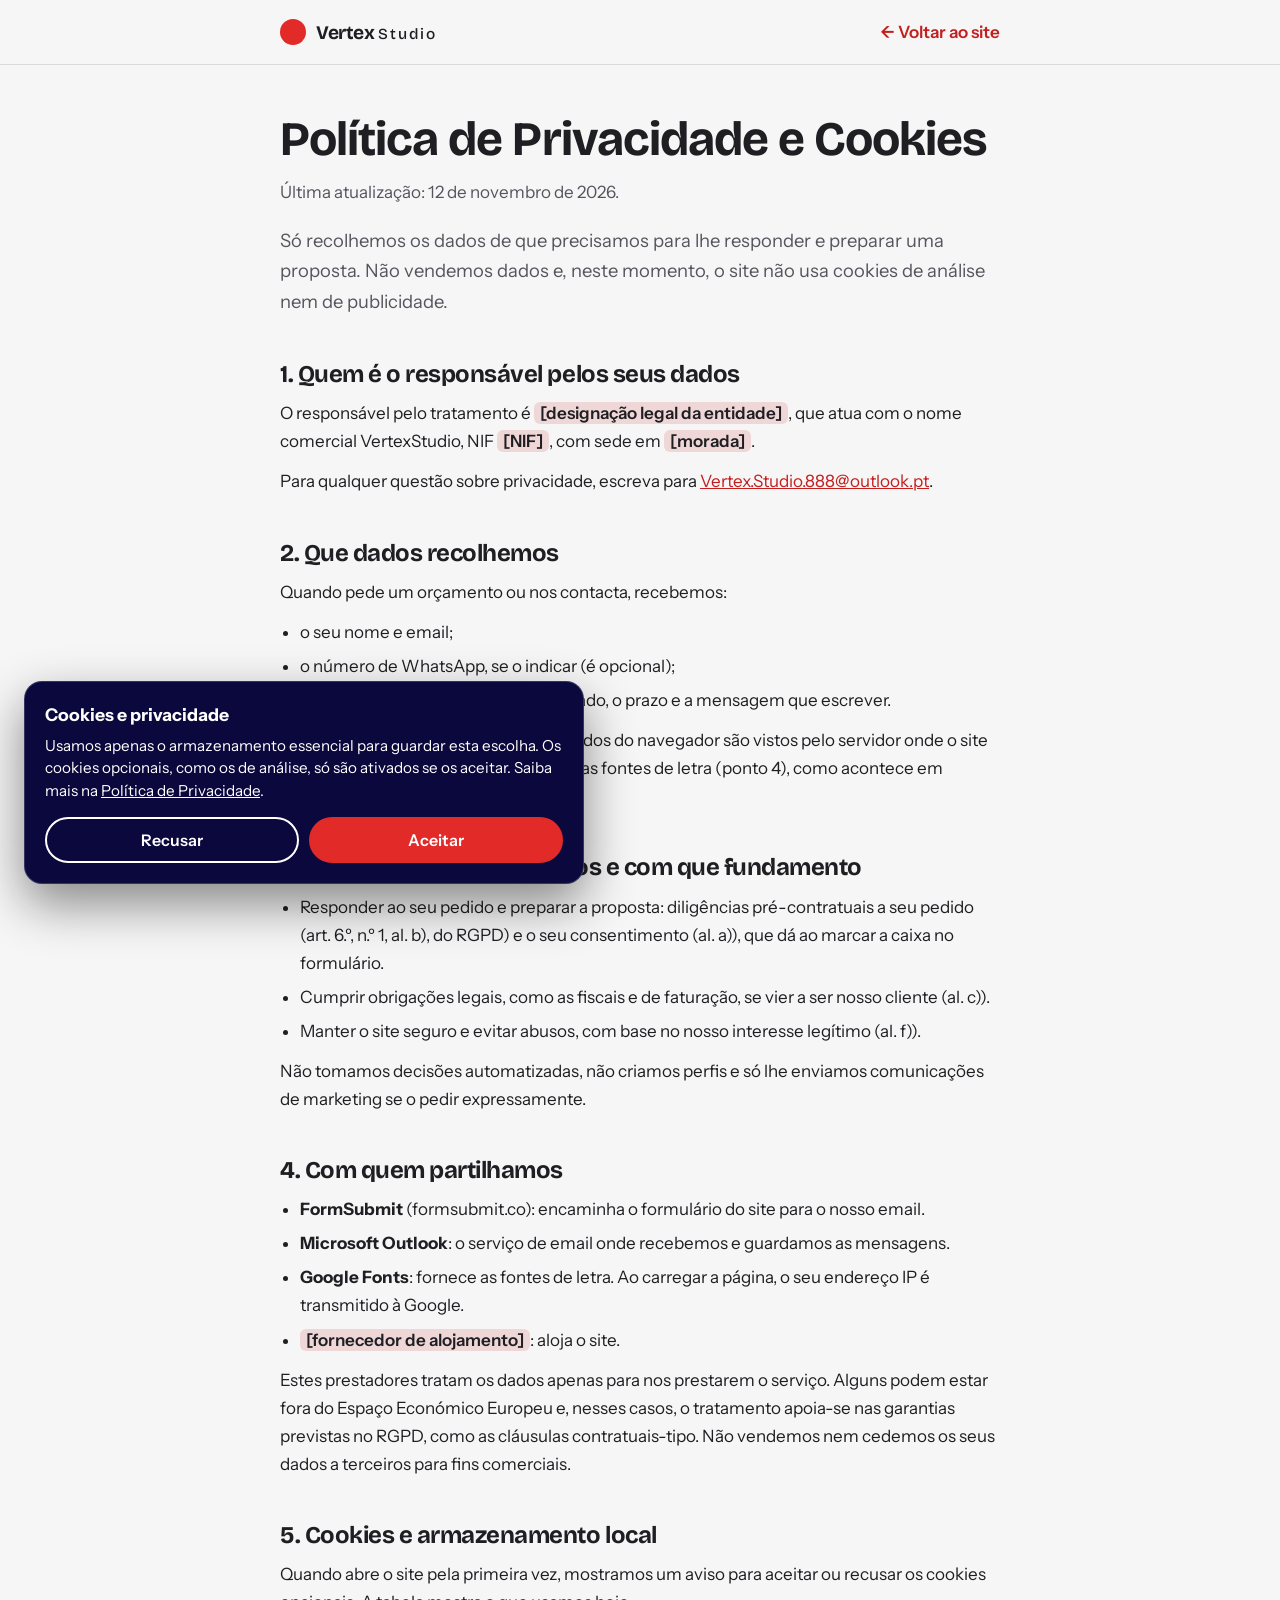
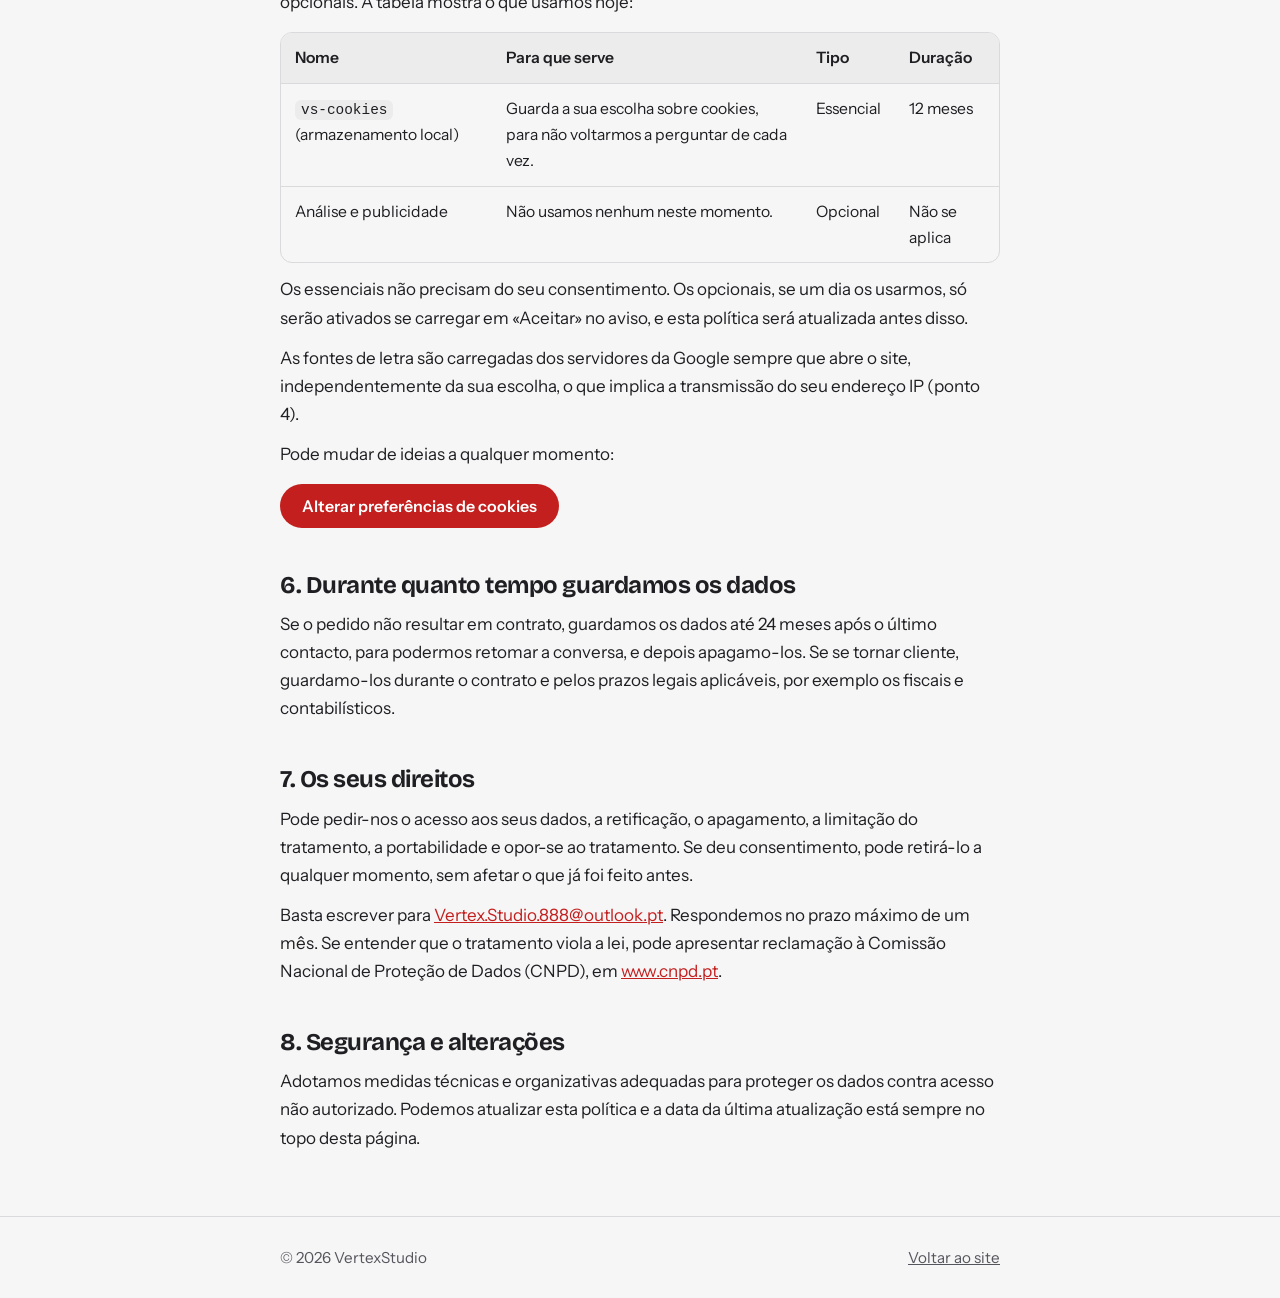
==== privacidade.html @ 5956e4d7 "Adicionar politica de privacidade" ====
<!DOCTYPE html>
<html lang="pt-PT">
<head>
<meta charset="utf-8">
<meta name="viewport" content="width=device-width, initial-scale=1, viewport-fit=cover">
<title>Política de Privacidade e Cookies · VertexStudio</title>
<meta name="description" content="Como a VertexStudio trata os seus dados pessoais e que cookies usa.">
<link rel="preconnect" href="https://fonts.googleapis.com">
<link rel="preconnect" href="https://fonts.gstatic.com" crossorigin>
<link href="https://fonts.googleapis.com/css2?family=Bricolage+Grotesque:opsz,wght@12..96,500;12..96,700&family=Instrument+Sans:wght@400;500;600&display=swap" rel="stylesheet">
<style>
:root{
  --bg:#F7F6F6;--surface:#EDECEC;--ink:#1F1F23;--muted:#55555D;--line:#DAD9DB;--accent:#C21F1E;--on-accent:#fff;
  --display:"Bricolage Grotesque","Trebuchet MS",system-ui,sans-serif;
  --body:"Instrument Sans",system-ui,-apple-system,"Segoe UI",sans-serif;
  color-scheme:light;
}
@media (prefers-color-scheme:dark){
  :root{--bg:#151517;--surface:#202024;--ink:#F3F2F2;--muted:#A9A9B1;--line:#35353B;--accent:#FF5753;--on-accent:#151517;color-scheme:dark}
}
*,*::before,*::after{box-sizing:border-box}
html{scroll-behavior:smooth}
body{margin:0;background:var(--bg);color:var(--ink);font:400 1.0625rem/1.65 var(--body);-webkit-font-smoothing:antialiased;padding-bottom:env(safe-area-inset-bottom,0px)}
a{color:var(--accent)}
:focus-visible{outline:3px solid var(--accent);outline-offset:3px;border-radius:4px}
.wrap{max-width:760px;margin:0 auto;padding:0 20px}
header{border-bottom:1px solid var(--line);padding-top:env(safe-area-inset-top,0px)}
header .wrap{display:flex;align-items:center;justify-content:space-between;gap:16px;padding-top:18px;padding-bottom:18px}
.logo{display:flex;align-items:center;gap:10px;font:700 1.2rem var(--display);letter-spacing:-.02em;color:var(--ink);text-decoration:none}
.logo i{width:26px;height:26px;border-radius:50%;background:#E22A28;display:block}
.logo b{font-weight:500;letter-spacing:.12em;font-size:.8em}
.back{font-weight:600;text-decoration:none;white-space:nowrap}
.back:hover{text-decoration:underline}
h1,h2{font-family:var(--display);line-height:1.1;letter-spacing:-.02em;margin:0}
h1{font-size:clamp(2rem,6vw,3rem);margin-top:48px}
h2{font-size:1.5rem;margin-top:44px}
.meta{color:var(--muted);margin:12px 0 0}
.lead{font-size:1.15rem;color:var(--muted);margin:20px 0 0}
p{margin:12px 0 0}
ul{margin:12px 0 0;padding-left:1.2em}
li{margin:6px 0}
.pend{background:color-mix(in srgb,var(--accent) 14%,transparent);padding:1px 6px;border-radius:6px;font-weight:600}
.tw{overflow-x:auto;margin-top:16px;border:1px solid var(--line);border-radius:12px}
table{border-collapse:collapse;width:100%;min-width:520px;font-size:.98rem}
th,td{text-align:left;padding:12px 14px;border-bottom:1px solid var(--line);vertical-align:top}
th{background:var(--surface);font-weight:600}
tr:last-child td{border-bottom:0}
code{font:500 .92em ui-monospace,Consolas,monospace;background:var(--surface);padding:2px 6px;border-radius:6px}
.btn{display:inline-block;margin-top:16px;background:var(--accent);color:var(--on-accent);font:600 1rem var(--body);padding:12px 22px;border-radius:999px;border:0;cursor:pointer}
.btn:hover{filter:brightness(1.08)}
footer{border-top:1px solid var(--line);margin-top:64px;padding:28px 0;color:var(--muted);font-size:.95rem}
footer .wrap{display:flex;justify-content:space-between;flex-wrap:wrap;gap:10px}
footer a{color:inherit}
@media (prefers-reduced-motion:reduce){html{scroll-behavior:auto}}
</style>
</head>
<body>
<header>
  <div class="wrap">
    <a class="logo" href="index.html" aria-label="Vertex Studio, página inicial"><i aria-hidden="true"></i><span>Vertex <b>Studio</b></span></a>
    <a class="back" href="index.html">← Voltar ao site</a>
  </div>
</header>

<main class="wrap">
  <h1>Política de Privacidade e Cookies</h1>
  <p class="meta">Última atualização: 12 de novembro de 2026.</p>
  <p class="lead">Só recolhemos os dados de que precisamos para lhe responder e preparar uma proposta. Não vendemos dados e, neste momento, o site não usa cookies de análise nem de publicidade.</p>

  <h2>1. Quem é o responsável pelos seus dados</h2>
  <p>O responsável pelo tratamento é <span class="pend">[designação legal da entidade]</span>, que atua com o nome comercial VertexStudio, NIF <span class="pend">[NIF]</span>, com sede em <span class="pend">[morada]</span>.</p>
  <p>Para qualquer questão sobre privacidade, escreva para <a href="mailto:Vertex.Studio.888@outlook.pt">Vertex.Studio.888@outlook.pt</a>.</p>

  <h2>2. Que dados recolhemos</h2>
  <p>Quando pede um orçamento ou nos contacta, recebemos:</p>
  <ul>
    <li>o seu nome e email;</li>
    <li>o número de WhatsApp, se o indicar (é opcional);</li>
    <li>o tipo de projeto, o orçamento estimado, o prazo e a mensagem que escrever.</li>
  </ul>
  <p>Ao abrir o site, o seu endereço IP e os dados do navegador são vistos pelo servidor onde o site está alojado e pelo serviço que fornece as fontes de letra (ponto 4), como acontece em qualquer página web.</p>

  <h2>3. Para que usamos os dados e com que fundamento</h2>
  <ul>
    <li>Responder ao seu pedido e preparar a proposta: diligências pré-contratuais a seu pedido (art. 6.º, n.º 1, al. b), do RGPD) e o seu consentimento (al. a)), que dá ao marcar a caixa no formulário.</li>
    <li>Cumprir obrigações legais, como as fiscais e de faturação, se vier a ser nosso cliente (al. c)).</li>
    <li>Manter o site seguro e evitar abusos, com base no nosso interesse legítimo (al. f)).</li>
  </ul>
  <p>Não tomamos decisões automatizadas, não criamos perfis e só lhe enviamos comunicações de marketing se o pedir expressamente.</p>

  <h2>4. Com quem partilhamos</h2>
  <ul>
    <li><strong>FormSubmit</strong> (formsubmit.co): encaminha o formulário do site para o nosso email.</li>
    <li><strong>Microsoft Outlook</strong>: o serviço de email onde recebemos e guardamos as mensagens.</li>
    <li><strong>Google Fonts</strong>: fornece as fontes de letra. Ao carregar a página, o seu endereço IP é transmitido à Google.</li>
    <li><span class="pend">[fornecedor de alojamento]</span>: aloja o site.</li>
  </ul>
  <p>Estes prestadores tratam os dados apenas para nos prestarem o serviço. Alguns podem estar fora do Espaço Económico Europeu e, nesses casos, o tratamento apoia-se nas garantias previstas no RGPD, como as cláusulas contratuais-tipo. Não vendemos nem cedemos os seus dados a terceiros para fins comerciais.</p>

  <h2>5. Cookies e armazenamento local</h2>
  <p>Quando abre o site pela primeira vez, mostramos um aviso para aceitar ou recusar os cookies opcionais. A tabela mostra o que usamos hoje:</p>
  <div class="tw">
    <table>
      <thead><tr><th>Nome</th><th>Para que serve</th><th>Tipo</th><th>Duração</th></tr></thead>
      <tbody>
        <tr><td><code>vs-cookies</code> (armazenamento local)</td><td>Guarda a sua escolha sobre cookies, para não voltarmos a perguntar de cada vez.</td><td>Essencial</td><td>12 meses</td></tr>
        <tr><td>Análise e publicidade</td><td>Não usamos nenhum neste momento.</td><td>Opcional</td><td>Não se aplica</td></tr>
      </tbody>
    </table>
  </div>
  <p>Os essenciais não precisam do seu consentimento. Os opcionais, se um dia os usarmos, só serão ativados se carregar em «Aceitar» no aviso, e esta política será atualizada antes disso.</p>
  <p>As fontes de letra são carregadas dos servidores da Google sempre que abre o site, independentemente da sua escolha, o que implica a transmissão do seu endereço IP (ponto 4).</p>
  <p>Pode mudar de ideias a qualquer momento:</p>
  <button class="btn" type="button" id="ck-open">Alterar preferências de cookies</button>

  <h2>6. Durante quanto tempo guardamos os dados</h2>
  <p>Se o pedido não resultar em contrato, guardamos os dados até 24 meses após o último contacto, para podermos retomar a conversa, e depois apagamo-los. Se se tornar cliente, guardamo-los durante o contrato e pelos prazos legais aplicáveis, por exemplo os fiscais e contabilísticos.</p>

  <h2>7. Os seus direitos</h2>
  <p>Pode pedir-nos o acesso aos seus dados, a retificação, o apagamento, a limitação do tratamento, a portabilidade e opor-se ao tratamento. Se deu consentimento, pode retirá-lo a qualquer momento, sem afetar o que já foi feito antes.</p>
  <p>Basta escrever para <a href="mailto:Vertex.Studio.888@outlook.pt">Vertex.Studio.888@outlook.pt</a>. Respondemos no prazo máximo de um mês. Se entender que o tratamento viola a lei, pode apresentar reclamação à Comissão Nacional de Proteção de Dados (CNPD), em <a href="https://www.cnpd.pt" rel="noopener">www.cnpd.pt</a>.</p>

  <h2>8. Segurança e alterações</h2>
  <p>Adotamos medidas técnicas e organizativas adequadas para proteger os dados contra acesso não autorizado. Podemos atualizar esta política e a data da última atualização está sempre no topo desta página.</p>
</main>

<footer>
  <div class="wrap"><span>© 2026 VertexStudio</span><a href="index.html">Voltar ao site</a></div>
</footer>
<script src="cookies.js"></script>
</body>
</html>
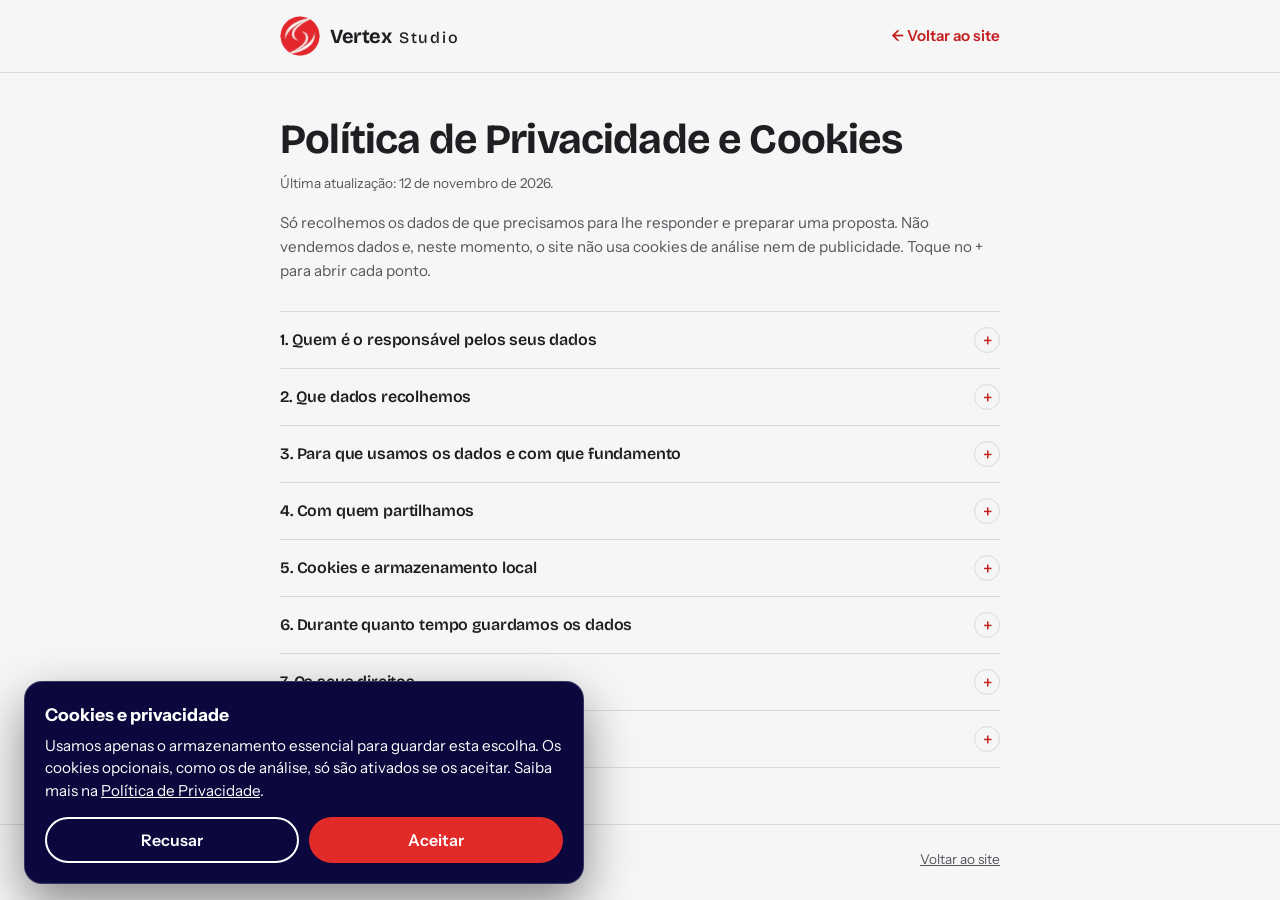
==== commit b9475ad3: "Novo estilo" ====
--- a/privacidade.html
+++ b/privacidade.html
@@ -15,40 +15,44 @@
   --body:"Instrument Sans",system-ui,-apple-system,"Segoe UI",sans-serif;
   color-scheme:light;
 }
-@media (prefers-color-scheme:dark){
-  :root{--bg:#151517;--surface:#202024;--ink:#F3F2F2;--muted:#A9A9B1;--line:#35353B;--accent:#FF5753;--on-accent:#151517;color-scheme:dark}
-}
 *,*::before,*::after{box-sizing:border-box}
 html{scroll-behavior:smooth}
-body{margin:0;background:var(--bg);color:var(--ink);font:400 1.0625rem/1.65 var(--body);-webkit-font-smoothing:antialiased;padding-bottom:env(safe-area-inset-bottom,0px)}
+body{margin:0;background:var(--bg);color:var(--ink);font:400 1rem/1.6 var(--body);-webkit-font-smoothing:antialiased;padding-bottom:env(safe-area-inset-bottom,0px)}
 a{color:var(--accent)}
 :focus-visible{outline:3px solid var(--accent);outline-offset:3px;border-radius:4px}
 .wrap{max-width:760px;margin:0 auto;padding:0 20px}
 header{border-bottom:1px solid var(--line);padding-top:env(safe-area-inset-top,0px)}
-header .wrap{display:flex;align-items:center;justify-content:space-between;gap:16px;padding-top:18px;padding-bottom:18px}
-.logo{display:flex;align-items:center;gap:10px;font:700 1.2rem var(--display);letter-spacing:-.02em;color:var(--ink);text-decoration:none}
-.logo i{width:26px;height:26px;border-radius:50%;background:#E22A28;display:block}
-.logo b{font-weight:500;letter-spacing:.12em;font-size:.8em}
-.back{font-weight:600;text-decoration:none;white-space:nowrap}
+header .wrap{display:flex;align-items:center;justify-content:space-between;gap:16px;padding-top:16px;padding-bottom:16px}
+.logo{display:flex;align-items:center;gap:10px;font:700 1.25rem var(--display);letter-spacing:-.02em;color:var(--ink);text-decoration:none;white-space:nowrap}
+.logo img{width:40px;height:40px;border-radius:50%;display:block}
+.logo b{font-weight:500;letter-spacing:.12em;font-size:.8em;margin-left:.15em}
+.back{font-weight:600;font-size:.95rem;text-decoration:none;white-space:nowrap}
 .back:hover{text-decoration:underline}
-h1,h2{font-family:var(--display);line-height:1.1;letter-spacing:-.02em;margin:0}
-h1{font-size:clamp(2rem,6vw,3rem);margin-top:48px}
-h2{font-size:1.5rem;margin-top:44px}
-.meta{color:var(--muted);margin:12px 0 0}
-.lead{font-size:1.15rem;color:var(--muted);margin:20px 0 0}
-p{margin:12px 0 0}
-ul{margin:12px 0 0;padding-left:1.2em}
-li{margin:6px 0}
-.pend{background:color-mix(in srgb,var(--accent) 14%,transparent);padding:1px 6px;border-radius:6px;font-weight:600}
-.tw{overflow-x:auto;margin-top:16px;border:1px solid var(--line);border-radius:12px}
-table{border-collapse:collapse;width:100%;min-width:520px;font-size:.98rem}
-th,td{text-align:left;padding:12px 14px;border-bottom:1px solid var(--line);vertical-align:top}
-th{background:var(--surface);font-weight:600}
+h1{font-family:var(--display);line-height:1.1;letter-spacing:-.02em;margin:44px 0 0;font-size:clamp(1.8rem,5.5vw,2.6rem)}
+.meta{color:var(--muted);font-size:.85rem;margin:10px 0 0}
+.lead{font-size:.95rem;color:var(--muted);margin:16px 0 0}
+.topics{margin-top:28px;border-top:1px solid var(--line)}
+.topic{border-bottom:1px solid var(--line)}
+.topic summary{display:flex;justify-content:space-between;align-items:center;gap:16px;padding:15px 0;cursor:pointer;list-style:none}
+.topic summary::-webkit-details-marker{display:none}
+.topic summary h2{margin:0;font:600 1rem/1.3 var(--display);letter-spacing:-.01em}
+.topic summary::after{content:"+";flex:none;width:26px;height:26px;display:grid;place-items:center;border-radius:50%;border:1.5px solid var(--line);color:var(--accent);font:500 1.1rem/1 var(--body)}
+.topic[open] summary::after{content:"−";background:var(--accent);border-color:var(--accent);color:var(--on-accent)}
+.tbody{padding:0 0 18px;font-size:.85rem;line-height:1.6;color:var(--muted)}
+.tbody p{margin:8px 0 0}
+.tbody ul{margin:8px 0 0;padding-left:1.15em}
+.tbody li{margin:4px 0}
+.tbody strong{color:var(--ink)}
+.pend{background:color-mix(in srgb,var(--accent) 14%,transparent);padding:1px 6px;border-radius:6px;font-weight:600;color:var(--ink)}
+.tw{overflow-x:auto;margin-top:12px;border:1px solid var(--line);border-radius:10px}
+table{border-collapse:collapse;width:100%;min-width:480px;font-size:.82rem}
+th,td{text-align:left;padding:10px 12px;border-bottom:1px solid var(--line);vertical-align:top}
+th{background:var(--surface);color:var(--ink);font-weight:600}
 tr:last-child td{border-bottom:0}
 code{font:500 .92em ui-monospace,Consolas,monospace;background:var(--surface);padding:2px 6px;border-radius:6px}
-.btn{display:inline-block;margin-top:16px;background:var(--accent);color:var(--on-accent);font:600 1rem var(--body);padding:12px 22px;border-radius:999px;border:0;cursor:pointer}
+.btn{display:inline-block;margin-top:12px;background:var(--accent);color:var(--on-accent);font:600 .88rem var(--body);padding:10px 18px;border-radius:999px;border:0;cursor:pointer}
 .btn:hover{filter:brightness(1.08)}
-footer{border-top:1px solid var(--line);margin-top:64px;padding:28px 0;color:var(--muted);font-size:.95rem}
+footer{border-top:1px solid var(--line);margin-top:56px;padding:24px 0;color:var(--muted);font-size:.85rem}
 footer .wrap{display:flex;justify-content:space-between;flex-wrap:wrap;gap:10px}
 footer a{color:inherit}
 @media (prefers-reduced-motion:reduce){html{scroll-behavior:auto}}
@@ -57,7 +61,7 @@
 <body>
 <header>
   <div class="wrap">
-    <a class="logo" href="index.html" aria-label="Vertex Studio, página inicial"><i aria-hidden="true"></i><span>Vertex <b>Studio</b></span></a>
+    <a class="logo" href="index.html" aria-label="Vertex Studio, página inicial"><img src="[data-uri]" alt="" width="40" height="40"><span>Vertex <b>Studio</b></span></a>
     <a class="back" href="index.html">← Voltar ao site</a>
   </div>
 </header>
@@ -65,63 +69,104 @@
 <main class="wrap">
   <h1>Política de Privacidade e Cookies</h1>
   <p class="meta">Última atualização: 12 de novembro de 2026.</p>
-  <p class="lead">Só recolhemos os dados de que precisamos para lhe responder e preparar uma proposta. Não vendemos dados e, neste momento, o site não usa cookies de análise nem de publicidade.</p>
+  <p class="lead">Só recolhemos os dados de que precisamos para lhe responder e preparar uma proposta. Não vendemos dados e, neste momento, o site não usa cookies de análise nem de publicidade. Toque no + para abrir cada ponto.</p>
 
-  <h2>1. Quem é o responsável pelos seus dados</h2>
-  <p>O responsável pelo tratamento é <span class="pend">[designação legal da entidade]</span>, que atua com o nome comercial VertexStudio, NIF <span class="pend">[NIF]</span>, com sede em <span class="pend">[morada]</span>.</p>
-  <p>Para qualquer questão sobre privacidade, escreva para <a href="mailto:Vertex.Studio.888@outlook.pt">Vertex.Studio.888@outlook.pt</a>.</p>
+  <div class="topics">
 
-  <h2>2. Que dados recolhemos</h2>
-  <p>Quando pede um orçamento ou nos contacta, recebemos:</p>
-  <ul>
-    <li>o seu nome e email;</li>
-    <li>o número de WhatsApp, se o indicar (é opcional);</li>
-    <li>o tipo de projeto, o orçamento estimado, o prazo e a mensagem que escrever.</li>
-  </ul>
-  <p>Ao abrir o site, o seu endereço IP e os dados do navegador são vistos pelo servidor onde o site está alojado e pelo serviço que fornece as fontes de letra (ponto 4), como acontece em qualquer página web.</p>
+    <details class="topic">
+      <summary><h2>1. Quem é o responsável pelos seus dados</h2></summary>
+      <div class="tbody">
+        <p>Para efeitos da legislação de proteção de dados aplicável, nomeadamente o Regulamento Geral sobre a Proteção de Dados (RGPD), o responsável pelo tratamento é, a título individual, quem presta os serviços com o nome comercial VertexStudio:</p>
+        <ul>
+          <li><strong>Nome:</strong> Guilherme Alexandre dos Santos Simões</li>
+          <li><strong>Localização:</strong> Barreiro, Portugal</li>
+          <li><strong>Email de contacto:</strong> <a href="mailto:vertex.studio.888@outlook.pt">vertex.studio.888@outlook.pt</a></li>
+        </ul>
+        <p>Para qualquer questão sobre privacidade, use o email acima.</p>
+      </div>
+    </details>
 
-  <h2>3. Para que usamos os dados e com que fundamento</h2>
-  <ul>
-    <li>Responder ao seu pedido e preparar a proposta: diligências pré-contratuais a seu pedido (art. 6.º, n.º 1, al. b), do RGPD) e o seu consentimento (al. a)), que dá ao marcar a caixa no formulário.</li>
-    <li>Cumprir obrigações legais, como as fiscais e de faturação, se vier a ser nosso cliente (al. c)).</li>
-    <li>Manter o site seguro e evitar abusos, com base no nosso interesse legítimo (al. f)).</li>
-  </ul>
-  <p>Não tomamos decisões automatizadas, não criamos perfis e só lhe enviamos comunicações de marketing se o pedir expressamente.</p>
+    <details class="topic">
+      <summary><h2>2. Que dados recolhemos</h2></summary>
+      <div class="tbody">
+        <p>Quando pede um orçamento ou nos contacta, recebemos:</p>
+        <ul>
+          <li>o seu nome e email;</li>
+          <li>o número de WhatsApp, se o indicar (é opcional);</li>
+          <li>o tipo de projeto, o orçamento estimado, o prazo e a mensagem que escrever.</li>
+        </ul>
+        <p>Ao abrir o site, o seu endereço IP e os dados do navegador são vistos pelo servidor onde o site está alojado e pelo serviço que fornece as fontes de letra (ponto 4), como acontece em qualquer página web.</p>
+      </div>
+    </details>
 
-  <h2>4. Com quem partilhamos</h2>
-  <ul>
-    <li><strong>FormSubmit</strong> (formsubmit.co): encaminha o formulário do site para o nosso email.</li>
-    <li><strong>Microsoft Outlook</strong>: o serviço de email onde recebemos e guardamos as mensagens.</li>
-    <li><strong>Google Fonts</strong>: fornece as fontes de letra. Ao carregar a página, o seu endereço IP é transmitido à Google.</li>
-    <li><span class="pend">[fornecedor de alojamento]</span>: aloja o site.</li>
-  </ul>
-  <p>Estes prestadores tratam os dados apenas para nos prestarem o serviço. Alguns podem estar fora do Espaço Económico Europeu e, nesses casos, o tratamento apoia-se nas garantias previstas no RGPD, como as cláusulas contratuais-tipo. Não vendemos nem cedemos os seus dados a terceiros para fins comerciais.</p>
+    <details class="topic">
+      <summary><h2>3. Para que usamos os dados e com que fundamento</h2></summary>
+      <div class="tbody">
+        <ul>
+          <li>Responder ao seu pedido e preparar a proposta: diligências pré-contratuais a seu pedido (art. 6.º, n.º 1, al. b), do RGPD) e o seu consentimento (al. a)), que dá ao marcar a caixa no formulário.</li>
+          <li>Cumprir obrigações legais, como as fiscais e de faturação, se vier a ser nosso cliente (al. c)).</li>
+          <li>Manter o site seguro e evitar abusos, com base no nosso interesse legítimo (al. f)).</li>
+        </ul>
+        <p>Não tomamos decisões automatizadas, não criamos perfis e só lhe enviamos comunicações de marketing se o pedir expressamente.</p>
+      </div>
+    </details>
 
-  <h2>5. Cookies e armazenamento local</h2>
-  <p>Quando abre o site pela primeira vez, mostramos um aviso para aceitar ou recusar os cookies opcionais. A tabela mostra o que usamos hoje:</p>
-  <div class="tw">
-    <table>
-      <thead><tr><th>Nome</th><th>Para que serve</th><th>Tipo</th><th>Duração</th></tr></thead>
-      <tbody>
-        <tr><td><code>vs-cookies</code> (armazenamento local)</td><td>Guarda a sua escolha sobre cookies, para não voltarmos a perguntar de cada vez.</td><td>Essencial</td><td>12 meses</td></tr>
-        <tr><td>Análise e publicidade</td><td>Não usamos nenhum neste momento.</td><td>Opcional</td><td>Não se aplica</td></tr>
-      </tbody>
-    </table>
+    <details class="topic">
+      <summary><h2>4. Com quem partilhamos</h2></summary>
+      <div class="tbody">
+        <ul>
+          <li><strong>FormSubmit</strong> (formsubmit.co): encaminha o formulário do site para o nosso email.</li>
+          <li><strong>Microsoft Outlook</strong>: o serviço de email onde recebemos e guardamos as mensagens.</li>
+          <li><strong>Google Fonts</strong>: fornece as fontes de letra. Ao carregar a página, o seu endereço IP é transmitido à Google.</li>
+          <li><span class="pend">[fornecedor de alojamento]</span>: aloja o site.</li>
+        </ul>
+        <p>Estes prestadores tratam os dados apenas para nos prestarem o serviço. Alguns podem estar fora do Espaço Económico Europeu e, nesses casos, o tratamento apoia-se nas garantias previstas no RGPD, como as cláusulas contratuais-tipo. Não vendemos nem cedemos os seus dados a terceiros para fins comerciais.</p>
+      </div>
+    </details>
+
+    <details class="topic" id="cookies">
+      <summary><h2>5. Cookies e armazenamento local</h2></summary>
+      <div class="tbody">
+        <p>Quando abre o site pela primeira vez, mostramos um aviso para aceitar ou recusar os cookies opcionais. A tabela mostra o que usamos hoje:</p>
+        <div class="tw">
+          <table>
+            <thead><tr><th>Nome</th><th>Para que serve</th><th>Tipo</th><th>Duração</th></tr></thead>
+            <tbody>
+              <tr><td><code>vs-cookies</code> (armazenamento local)</td><td>Guarda a sua escolha sobre cookies, para não voltarmos a perguntar de cada vez.</td><td>Essencial</td><td>12 meses</td></tr>
+              <tr><td>Análise e publicidade</td><td>Não usamos nenhum neste momento.</td><td>Opcional</td><td>Não se aplica</td></tr>
+            </tbody>
+          </table>
+        </div>
+        <p>Os essenciais não precisam do seu consentimento. Os opcionais, se um dia os usarmos, só serão ativados se carregar em «Aceitar» no aviso, e esta política será atualizada antes disso.</p>
+        <p>As fontes de letra são carregadas dos servidores da Google sempre que abre o site, independentemente da sua escolha, o que implica a transmissão do seu endereço IP (ponto 4).</p>
+        <p>Pode mudar de ideias a qualquer momento:</p>
+        <button class="btn" type="button" id="ck-open">Alterar preferências de cookies</button>
+      </div>
+    </details>
+
+    <details class="topic">
+      <summary><h2>6. Durante quanto tempo guardamos os dados</h2></summary>
+      <div class="tbody">
+        <p>Se o pedido não resultar em contrato, guardamos os dados até 24 meses após o último contacto, para podermos retomar a conversa, e depois apagamo-los. Se se tornar cliente, guardamo-los durante o contrato e pelos prazos legais aplicáveis, por exemplo os fiscais e contabilísticos.</p>
+      </div>
+    </details>
+
+    <details class="topic">
+      <summary><h2>7. Os seus direitos</h2></summary>
+      <div class="tbody">
+        <p>Pode pedir-nos o acesso aos seus dados, a retificação, o apagamento, a limitação do tratamento, a portabilidade e opor-se ao tratamento. Se deu consentimento, pode retirá-lo a qualquer momento, sem afetar o que já foi feito antes.</p>
+        <p>Basta escrever para <a href="mailto:vertex.studio.888@outlook.pt">vertex.studio.888@outlook.pt</a>. Respondemos no prazo máximo de um mês. Se entender que o tratamento viola a lei, pode apresentar reclamação à Comissão Nacional de Proteção de Dados (CNPD), em <a href="https://www.cnpd.pt" rel="noopener">www.cnpd.pt</a>.</p>
+      </div>
+    </details>
+
+    <details class="topic">
+      <summary><h2>8. Segurança e alterações</h2></summary>
+      <div class="tbody">
+        <p>Adotamos medidas técnicas e organizativas adequadas para proteger os dados contra acesso não autorizado. Podemos atualizar esta política e a data da última atualização está sempre no topo desta página.</p>
+      </div>
+    </details>
+
   </div>
-  <p>Os essenciais não precisam do seu consentimento. Os opcionais, se um dia os usarmos, só serão ativados se carregar em «Aceitar» no aviso, e esta política será atualizada antes disso.</p>
-  <p>As fontes de letra são carregadas dos servidores da Google sempre que abre o site, independentemente da sua escolha, o que implica a transmissão do seu endereço IP (ponto 4).</p>
-  <p>Pode mudar de ideias a qualquer momento:</p>
-  <button class="btn" type="button" id="ck-open">Alterar preferências de cookies</button>
-
-  <h2>6. Durante quanto tempo guardamos os dados</h2>
-  <p>Se o pedido não resultar em contrato, guardamos os dados até 24 meses após o último contacto, para podermos retomar a conversa, e depois apagamo-los. Se se tornar cliente, guardamo-los durante o contrato e pelos prazos legais aplicáveis, por exemplo os fiscais e contabilísticos.</p>
-
-  <h2>7. Os seus direitos</h2>
-  <p>Pode pedir-nos o acesso aos seus dados, a retificação, o apagamento, a limitação do tratamento, a portabilidade e opor-se ao tratamento. Se deu consentimento, pode retirá-lo a qualquer momento, sem afetar o que já foi feito antes.</p>
-  <p>Basta escrever para <a href="mailto:Vertex.Studio.888@outlook.pt">Vertex.Studio.888@outlook.pt</a>. Respondemos no prazo máximo de um mês. Se entender que o tratamento viola a lei, pode apresentar reclamação à Comissão Nacional de Proteção de Dados (CNPD), em <a href="https://www.cnpd.pt" rel="noopener">www.cnpd.pt</a>.</p>
-
-  <h2>8. Segurança e alterações</h2>
-  <p>Adotamos medidas técnicas e organizativas adequadas para proteger os dados contra acesso não autorizado. Podemos atualizar esta política e a data da última atualização está sempre no topo desta página.</p>
 </main>
 
 <footer>
